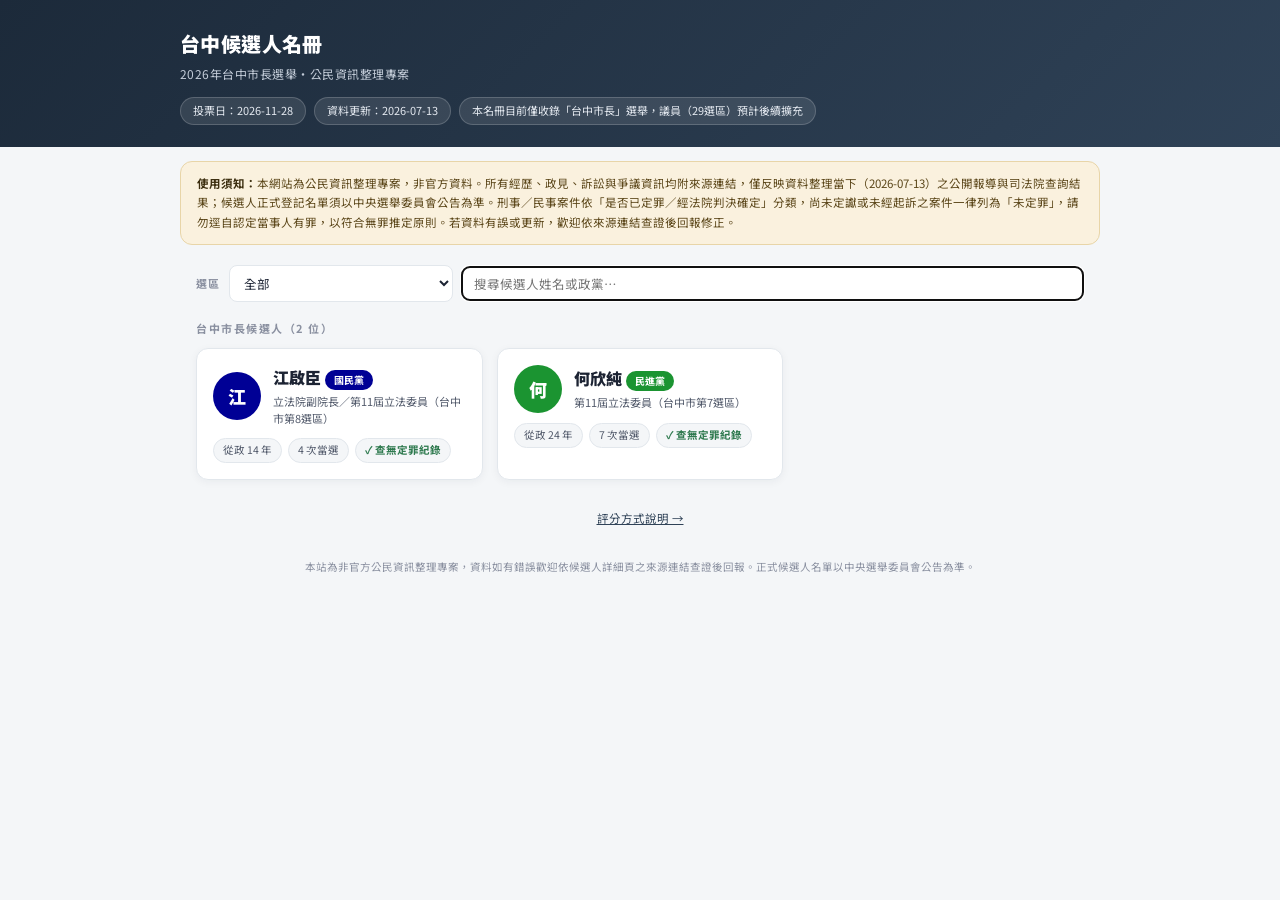
==== taichung/index.html @ 77d292b8 "候選人名冊移至 /taichung/ 子頁面，還原首頁為釜山行程攻略 首頁維持原本的釜山旅遊行程內容不變；台中候選人名冊改放 /taichung/（index.html + css/js/data），" ====
<!DOCTYPE html>
<html lang="zh-TW">
<head>
<meta charset="UTF-8">
<meta name="viewport" content="width=device-width, initial-scale=1.0">
<title>台中候選人名冊 · 2026市長選舉</title>
<link rel="stylesheet" href="css/style.css">
</head>
<body>
  <header class="site-header">
    <div class="site-header-inner">
      <div class="site-title">台中候選人名冊</div>
      <div class="site-sub">2026年台中市長選舉・公民資訊整理專案</div>
      <div class="site-meta" id="metaBar"></div>
    </div>
  </header>

  <div class="disclaimer" id="disclaimerBox"></div>

  <main class="wrap">
    <div id="view"></div>
    <p style="text-align:center;margin-top:8px;">
      <a href="#/methodology" style="font-size:11.5px;color:var(--navy-soft);text-decoration:underline;">評分方式說明 →</a>
    </p>
  </main>

  <footer class="site-footer">
    本站為非官方公民資訊整理專案，資料如有錯誤歡迎依候選人詳細頁之來源連結查證後回報。正式候選人名單以中央選舉委員會公告為準。
  </footer>

  <script src="js/app.js"></script>
</body>
</html>
---- taichung/css/style.css ----
@import url('https://fonts.googleapis.com/css2?family=Noto+Sans+TC:wght@400;500;700;900&display=swap');
*{margin:0;padding:0;box-sizing:border-box;}
:root{
  --navy:#1c2a3a;--navy-soft:#2f4257;--slate:#5c6b7a;--slate-light:#8b98a5;
  --bg:#f4f6f8;--card:#ffffff;--border:#e2e7ec;
  --ink:#1c2333;--ink-soft:#525a6b;--ink-faint:#8a90a0;
  --gold:#c8963e;--gold-soft:#f5ebd8;
  --green:#2f7a4f;--green-soft:#e8f4ec;
  --red:#b3403a;--red-soft:#fbeae9;
  --amber:#b3801f;--amber-soft:#faf1de;
  --disclaimer-bg:var(--amber-soft);--disclaimer-border:#e8d5a8;
  --disclaimer-text:#5c471a;--disclaimer-strong:#3d2f10;
  --radius:12px;
}
@media (prefers-color-scheme: dark){
  :root{
    --navy-soft:#3a4f66;--slate:#93a1b0;--slate-light:#5f6c7a;
    --bg:#12181f;--card:#1a212a;--border:#2b3542;
    --ink:#e7ecf2;--ink-soft:#aeb8c6;--ink-faint:#76818f;
    --gold:#d9ab5c;--gold-soft:#332a17;
    --green:#5cbf8c;--green-soft:#16281f;
    --red:#e3766e;--red-soft:#331917;
    --amber:#e0b866;--amber-soft:#332810;
    --disclaimer-bg:#332810;--disclaimer-border:#4d3d1c;
    --disclaimer-text:#e0cf9e;--disclaimer-strong:#f3e6bf;
  }
}
:root[data-theme="dark"]{
  --navy-soft:#3a4f66;--slate:#93a1b0;--slate-light:#5f6c7a;
  --bg:#12181f;--card:#1a212a;--border:#2b3542;
  --ink:#e7ecf2;--ink-soft:#aeb8c6;--ink-faint:#76818f;
  --gold:#d9ab5c;--gold-soft:#332a17;
  --green:#5cbf8c;--green-soft:#16281f;
  --red:#e3766e;--red-soft:#331917;
  --amber:#e0b866;--amber-soft:#332810;
  --disclaimer-bg:#332810;--disclaimer-border:#4d3d1c;
  --disclaimer-text:#e0cf9e;--disclaimer-strong:#f3e6bf;
}
:root[data-theme="light"]{
  --navy-soft:#2f4257;--slate:#5c6b7a;--slate-light:#8b98a5;
  --bg:#f4f6f8;--card:#ffffff;--border:#e2e7ec;
  --ink:#1c2333;--ink-soft:#525a6b;--ink-faint:#8a90a0;
  --gold:#c8963e;--gold-soft:#f5ebd8;
  --green:#2f7a4f;--green-soft:#e8f4ec;
  --red:#b3403a;--red-soft:#fbeae9;
  --amber:#b3801f;--amber-soft:#faf1de;
  --disclaimer-bg:#faf1de;--disclaimer-border:#e8d5a8;
  --disclaimer-text:#5c471a;--disclaimer-strong:#3d2f10;
}
body{font-family:'Noto Sans TC',sans-serif;background:var(--bg);color:var(--ink);line-height:1.6;padding-bottom:60px;}
a{color:inherit;}

/* header */
.site-header{background:linear-gradient(135deg,var(--navy),var(--navy-soft));color:#fff;padding:28px 20px 22px;}
.site-header-inner{max-width:920px;margin:0 auto;}
.site-title{font-size:20px;font-weight:900;letter-spacing:.02em;margin-bottom:4px;}
.site-sub{font-size:12px;color:#c3ccd8;letter-spacing:.04em;}
.site-meta{display:flex;gap:8px;flex-wrap:wrap;margin-top:14px;}
.site-meta span{background:rgba(255,255,255,.1);border:1px solid rgba(255,255,255,.18);border-radius:20px;padding:4px 12px;font-size:11px;color:#e4e9f0;}

.disclaimer{max-width:920px;margin:14px auto 0;background:var(--disclaimer-bg);border:1px solid var(--disclaimer-border);border-radius:var(--radius);padding:12px 16px;font-size:11.5px;color:var(--disclaimer-text);line-height:1.7;}
.disclaimer strong{color:var(--disclaimer-strong);}

/* main container */
.wrap{max-width:920px;margin:0 auto;padding:20px 16px 0;}

/* filters */
.filter-bar{display:flex;gap:8px;flex-wrap:wrap;align-items:center;margin-bottom:18px;}
.filter-bar label{font-size:11px;color:var(--ink-faint);font-weight:700;letter-spacing:.05em;text-transform:uppercase;margin-right:2px;}
.filter-select{border:1px solid var(--border);background:#fff;border-radius:8px;padding:7px 10px;font-size:12.5px;color:var(--ink);font-family:inherit;}
.search-input{border:1px solid var(--border);background:#fff;border-radius:8px;padding:7px 12px;font-size:12.5px;font-family:inherit;flex:1;min-width:140px;}

/* candidate list */
.section-label{font-size:11px;letter-spacing:.14em;text-transform:uppercase;color:var(--ink-faint);font-weight:700;margin:18px 0 10px;}
.candidate-grid{display:grid;grid-template-columns:repeat(auto-fill,minmax(260px,1fr));gap:14px;margin-bottom:24px;}
.candidate-card{background:var(--card);border:1px solid var(--border);border-radius:var(--radius);padding:16px;cursor:pointer;box-shadow:0 2px 8px rgba(20,30,50,.05);transition:box-shadow .15s,transform .15s;text-decoration:none;display:block;}
.candidate-card:hover{box-shadow:0 6px 18px rgba(20,30,50,.1);transform:translateY(-1px);}
.card-top{display:flex;align-items:center;gap:12px;margin-bottom:10px;}
.avatar{width:48px;height:48px;border-radius:50%;display:flex;align-items:center;justify-content:center;color:#fff;font-weight:900;font-size:18px;flex-shrink:0;}
.card-name{font-size:16px;font-weight:900;color:var(--ink);}
.card-position{font-size:11px;color:var(--ink-soft);margin-top:2px;}
.badge{display:inline-block;font-size:10px;font-weight:700;padding:2px 9px;border-radius:20px;color:#fff;}
.card-facts{display:flex;gap:6px;flex-wrap:wrap;font-size:10.5px;margin-top:8px;}
.fact-chip{background:var(--bg);border:1px solid var(--border);border-radius:14px;padding:3px 9px;color:var(--ink-soft);}
.no-conviction{color:var(--green);font-weight:700;}

/* detail view */
.detail-back{display:inline-flex;align-items:center;gap:6px;font-size:12px;color:var(--navy-soft);font-weight:700;margin-bottom:14px;cursor:pointer;background:none;border:none;font-family:inherit;padding:0;}
.detail-header{background:var(--card);border:1px solid var(--border);border-radius:var(--radius);padding:22px;margin-bottom:18px;box-shadow:0 2px 8px rgba(20,30,50,.05);}
.detail-header-top{display:flex;gap:16px;align-items:center;flex-wrap:wrap;}
.avatar-lg{width:68px;height:68px;border-radius:50%;display:flex;align-items:center;justify-content:center;color:#fff;font-weight:900;font-size:26px;flex-shrink:0;}
.detail-name{font-size:24px;font-weight:900;}
.detail-position{font-size:12.5px;color:var(--ink-soft);margin-top:3px;}
.detail-tags{display:flex;gap:6px;flex-wrap:wrap;margin-top:8px;}
.election-history{display:flex;gap:6px;flex-wrap:wrap;margin-top:14px;}
.eh-item{font-size:10.5px;background:var(--bg);border:1px solid var(--border);border-radius:8px;padding:5px 9px;color:var(--ink-soft);}
.eh-item b{color:var(--ink);}

.card{background:var(--card);border:1px solid var(--border);border-radius:var(--radius);padding:18px;margin-bottom:14px;box-shadow:0 2px 8px rgba(20,30,50,.05);}
.card h3{font-size:13.5px;font-weight:900;margin-bottom:12px;display:flex;align-items:center;gap:8px;}
.card h3::before{content:'';width:4px;height:14px;border-radius:2px;background:var(--gold);}

.timeline{list-style:none;}
.timeline li{display:grid;grid-template-columns:76px 1fr;gap:10px;padding:7px 0;border-bottom:1px solid #f1f3f6;font-size:12px;}
.timeline li:last-child{border-bottom:none;}
.timeline .period{font-weight:700;color:var(--navy-soft);font-size:11px;}
.timeline .event{color:var(--ink-soft);}

.platform-group{margin-bottom:12px;}
.platform-group:last-child{margin-bottom:0;}
.platform-cat{font-size:11.5px;font-weight:700;color:var(--navy-soft);margin-bottom:6px;}
.platform-group ul{list-style:none;padding-left:0;}
.platform-group li{font-size:12.5px;color:var(--ink);padding:5px 0 5px 16px;position:relative;}
.platform-group li::before{content:'▸';position:absolute;left:0;color:var(--gold);}

.notice-box{background:var(--bg);border:1px dashed var(--border);border-radius:8px;padding:10px 12px;font-size:11.5px;color:var(--ink-soft);margin-bottom:10px;}

.case-block{border-left:3px solid var(--green);background:var(--green-soft);border-radius:0 8px 8px 0;padding:10px 14px;margin-bottom:10px;}
.case-block.pending{border-left-color:var(--amber);background:var(--amber-soft);}
.case-block.convicted{border-left-color:var(--red);background:var(--red-soft);}
.case-title{font-size:12.5px;font-weight:700;margin-bottom:3px;}
.case-status{display:inline-block;font-size:10px;font-weight:700;padding:1px 8px;border-radius:10px;background:rgba(0,0,0,.06);margin-bottom:5px;}
.case-desc{font-size:11.5px;color:var(--ink-soft);margin-bottom:5px;}
.case-meta{font-size:10.5px;color:var(--ink-faint);}
.case-meta a{color:var(--navy-soft);text-decoration:underline;}
.case-empty{font-size:12px;color:var(--green);font-weight:700;padding:8px 0;}

.controversy-block{border-left:3px solid var(--slate-light);background:var(--bg);border-radius:0 8px 8px 0;padding:10px 14px;margin-bottom:10px;}

.score-grid{display:grid;grid-template-columns:1fr;gap:10px;}
.score-row{display:grid;grid-template-columns:110px 1fr 40px;align-items:center;gap:10px;}
.score-name{font-size:11.5px;font-weight:700;color:var(--ink);}
.score-bar-bg{background:var(--bg);border-radius:6px;height:9px;overflow:hidden;border:1px solid var(--border);}
.score-bar-fill{height:100%;background:linear-gradient(90deg,var(--gold),#e0b866);}
.score-val{font-size:11.5px;font-weight:900;text-align:right;color:var(--navy-soft);}
.score-formula{font-size:10.5px;color:var(--ink-faint);margin-top:3px;grid-column:1/4;}
.score-na{color:var(--ink-faint);font-style:normal;font-size:11px;grid-column:2/4;}

.source-list{list-style:none;font-size:11.5px;}
.source-list li{padding:5px 0;border-bottom:1px solid #f1f3f6;}
.source-list li:last-child{border-bottom:none;}
.source-list a{color:var(--navy-soft);text-decoration:underline;word-break:break-all;}

.site-footer{max-width:920px;margin:30px auto 0;padding:0 16px;font-size:10.5px;color:var(--ink-faint);text-align:center;}

@media(max-width:520px){
  .score-row{grid-template-columns:90px 1fr 34px;}
  .detail-header-top{flex-direction:column;align-items:flex-start;}
}
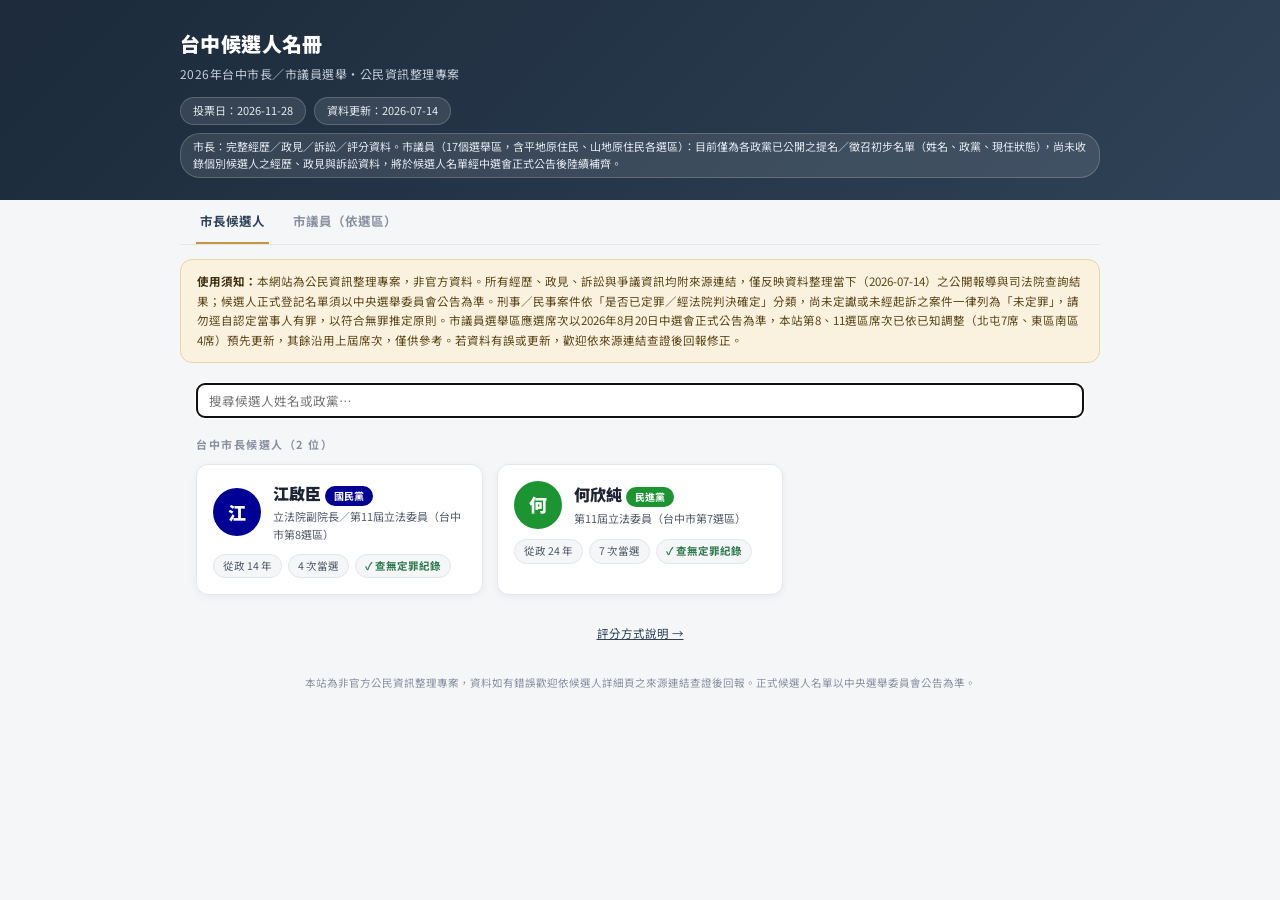
==== commit 745e5a9b: "新增市議員選區地圖與初步候選人名單 台中市議員實際為17個選舉區（14個一般選區＋平地原住民1席＋ 山地原住民2席／分2選區，共65席），修正先前誤植的「29選區」。  新增內容： - 17個選區資料" ====
--- a/taichung/index.html
+++ b/taichung/index.html
@@ -3,17 +3,22 @@
 <head>
 <meta charset="UTF-8">
 <meta name="viewport" content="width=device-width, initial-scale=1.0">
-<title>台中候選人名冊 · 2026市長選舉</title>
+<title>台中候選人名冊 · 2026地方選舉</title>
 <link rel="stylesheet" href="css/style.css">
 </head>
 <body>
   <header class="site-header">
     <div class="site-header-inner">
       <div class="site-title">台中候選人名冊</div>
-      <div class="site-sub">2026年台中市長選舉・公民資訊整理專案</div>
+      <div class="site-sub">2026年台中市長／市議員選舉・公民資訊整理專案</div>
       <div class="site-meta" id="metaBar"></div>
     </div>
   </header>
+
+  <nav class="main-nav">
+    <a href="#/" class="main-nav-btn" data-route="mayor">市長候選人</a>
+    <a href="#/council" class="main-nav-btn" data-route="council">市議員（依選區）</a>
+  </nav>
 
   <div class="disclaimer" id="disclaimerBox"></div>
 
--- a/taichung/css/style.css
+++ b/taichung/css/style.css
@@ -61,6 +61,33 @@
 .disclaimer{max-width:920px;margin:14px auto 0;background:var(--disclaimer-bg);border:1px solid var(--disclaimer-border);border-radius:var(--radius);padding:12px 16px;font-size:11.5px;color:var(--disclaimer-text);line-height:1.7;}
 .disclaimer strong{color:var(--disclaimer-strong);}
 
+/* main nav */
+.main-nav{max-width:920px;margin:0 auto;padding:0 16px;display:flex;gap:6px;border-bottom:1px solid var(--border);background:var(--bg);}
+.main-nav-btn{padding:11px 4px;margin-right:14px;font-size:12.5px;font-weight:700;color:var(--ink-faint);text-decoration:none;border-bottom:2px solid transparent;}
+.main-nav-btn.active{color:var(--navy-soft);border-bottom-color:var(--gold);}
+
+/* district map */
+.district-map{display:grid;grid-template-columns:repeat(6,1fr);gap:8px;margin-bottom:18px;}
+.district-tile{background:var(--card);border:1px solid var(--border);border-radius:10px;padding:10px;text-decoration:none;color:inherit;display:flex;flex-direction:column;justify-content:center;min-height:74px;transition:box-shadow .15s,transform .15s;box-shadow:0 2px 6px rgba(20,30,50,.05);}
+.district-tile:hover{box-shadow:0 5px 14px rgba(20,30,50,.1);transform:translateY(-1px);}
+.dt-name{font-size:12px;font-weight:900;color:var(--ink);}
+.dt-areas{font-size:9.5px;color:var(--ink-soft);margin-top:3px;line-height:1.4;}
+.dt-count{font-size:9.5px;color:var(--navy-soft);font-weight:700;margin-top:5px;}
+.indigenous-row{display:flex;gap:8px;flex-wrap:wrap;margin-bottom:18px;}
+.indigenous-row .district-tile{flex:1;min-width:140px;}
+.map-compass{font-size:9.5px;color:var(--ink-faint);text-align:right;margin:-8px 0 12px;}
+
+/* councilor cards */
+.councilor-list{display:flex;flex-direction:column;gap:8px;}
+.councilor-row{display:flex;align-items:center;gap:10px;background:var(--card);border:1px solid var(--border);border-radius:10px;padding:10px 14px;}
+.councilor-name{font-size:13px;font-weight:700;flex-shrink:0;}
+.councilor-note{font-size:11px;color:var(--ink-soft);flex:1;}
+.incumbent-badge{font-size:9.5px;font-weight:700;padding:2px 8px;border-radius:10px;flex-shrink:0;}
+.incumbent-badge.yes{background:var(--green-soft);color:var(--green);}
+.incumbent-badge.no{background:var(--amber-soft);color:var(--amber);}
+.party-group-label{font-size:10.5px;font-weight:700;color:var(--ink-faint);letter-spacing:.08em;text-transform:uppercase;margin:16px 0 6px;}
+.party-group-label:first-child{margin-top:0;}
+
 /* main container */
 .wrap{max-width:920px;margin:0 auto;padding:20px 16px 0;}
 
@@ -118,6 +145,8 @@
 .case-block{border-left:3px solid var(--green);background:var(--green-soft);border-radius:0 8px 8px 0;padding:10px 14px;margin-bottom:10px;}
 .case-block.pending{border-left-color:var(--amber);background:var(--amber-soft);}
 .case-block.convicted{border-left-color:var(--red);background:var(--red-soft);}
+.case-block.notachieved{border-left-color:var(--red);background:var(--red-soft);}
+.case-block.unverified{border-left-color:var(--slate-light);background:var(--bg);}
 .case-title{font-size:12.5px;font-weight:700;margin-bottom:3px;}
 .case-status{display:inline-block;font-size:10px;font-weight:700;padding:1px 8px;border-radius:10px;background:rgba(0,0,0,.06);margin-bottom:5px;}
 .case-desc{font-size:11.5px;color:var(--ink-soft);margin-bottom:5px;}
